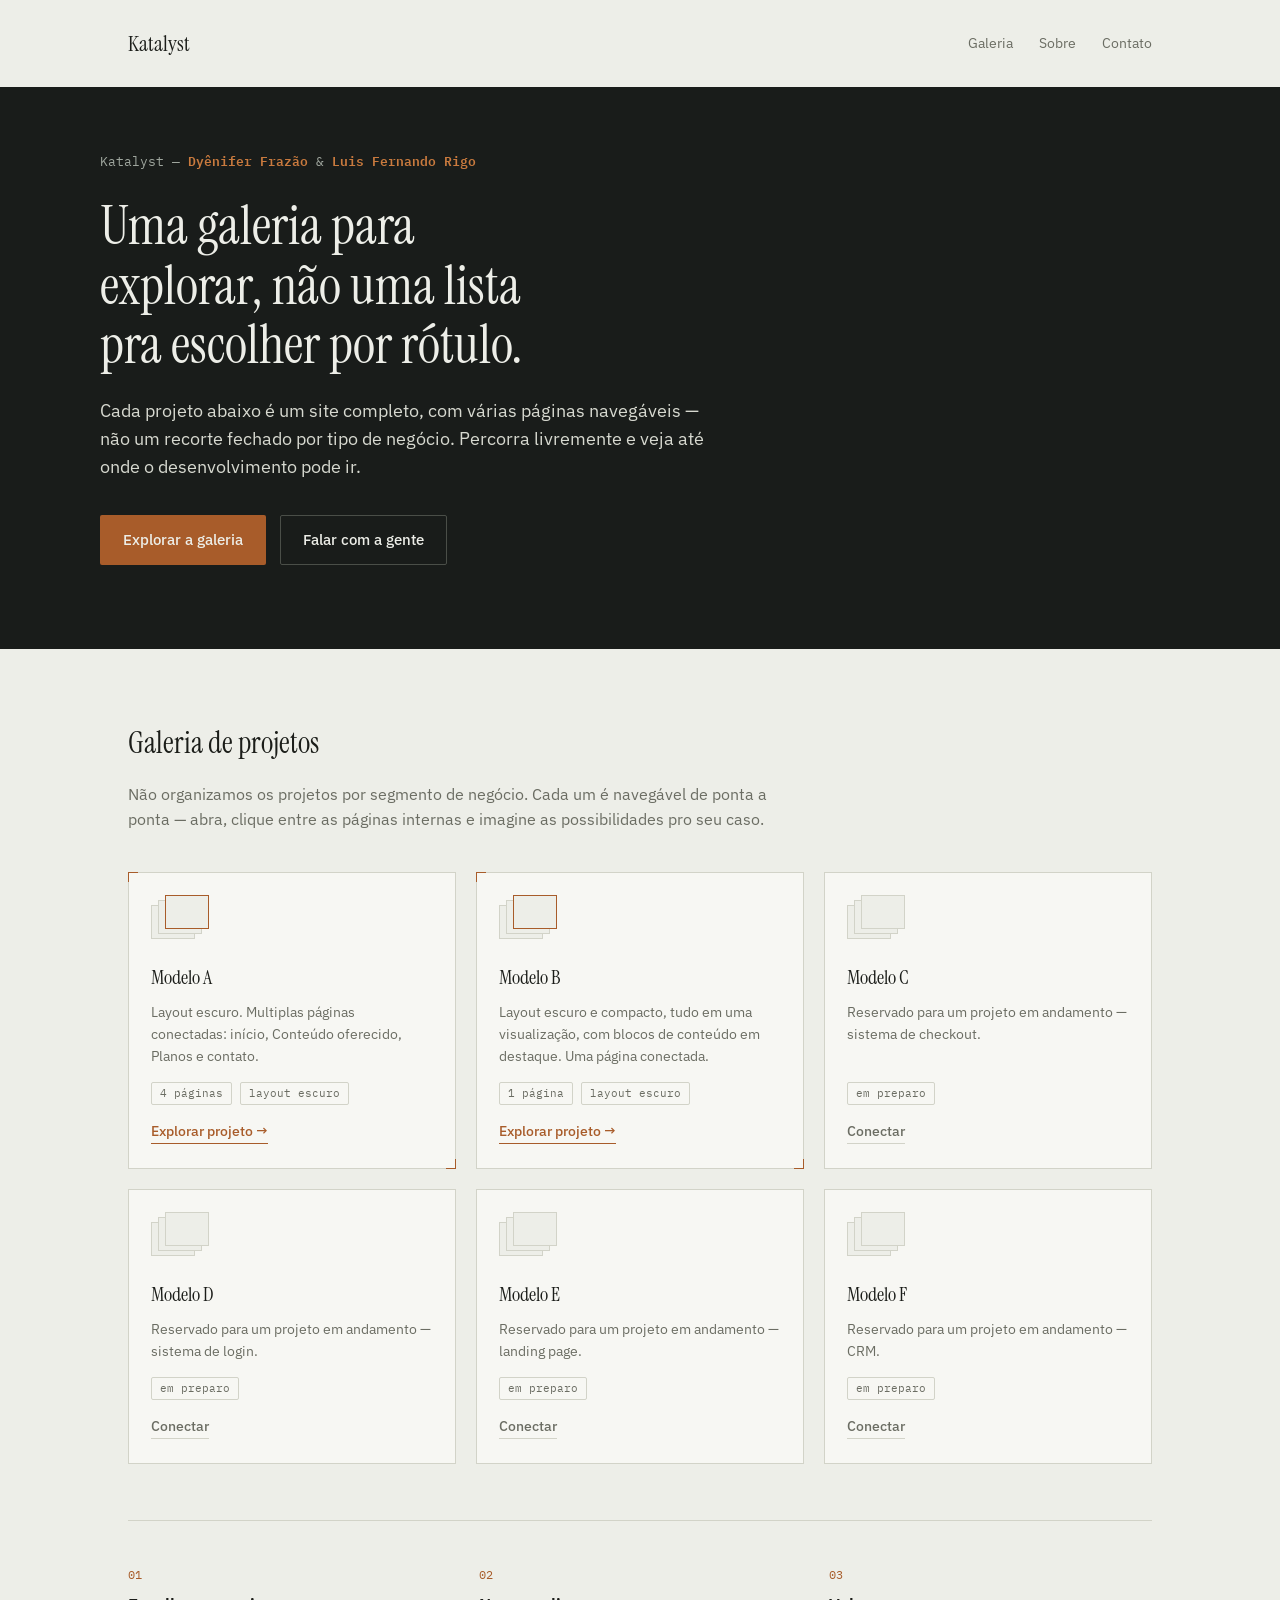
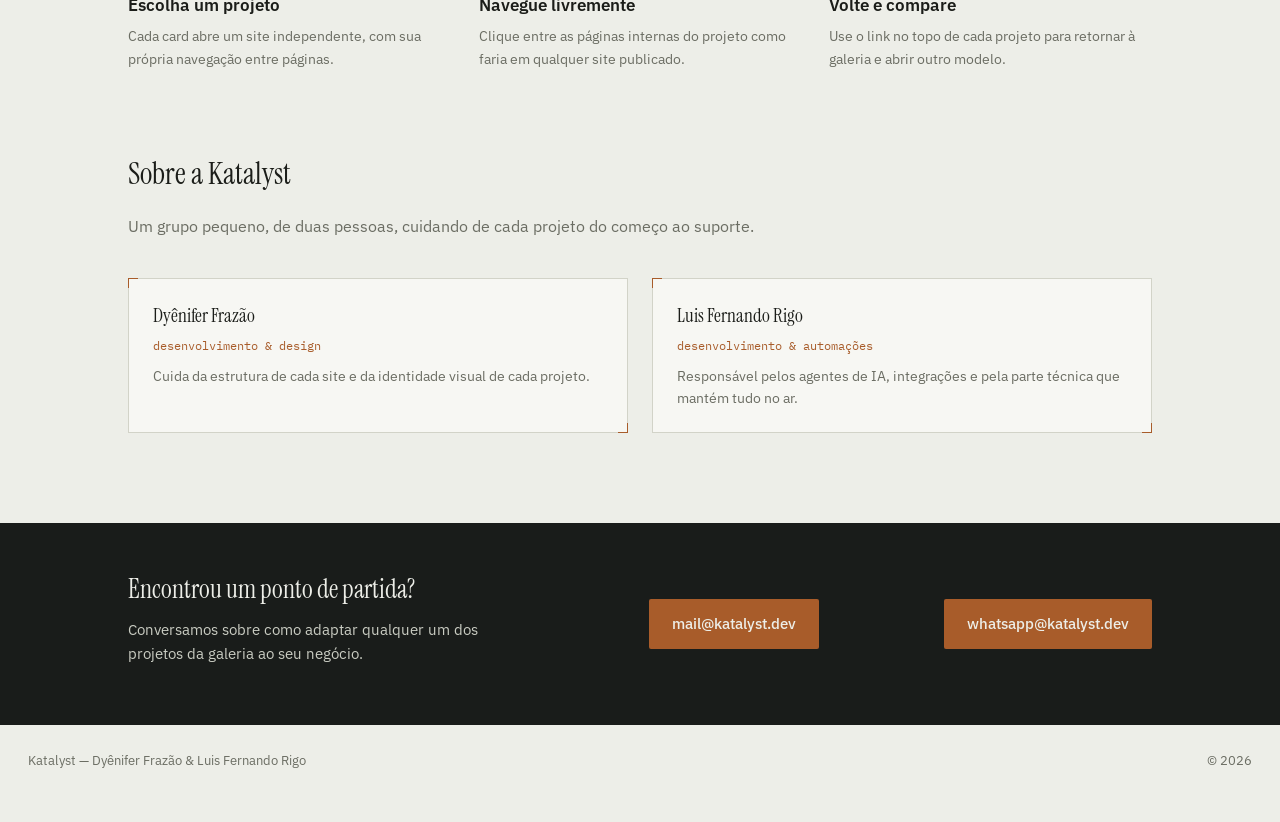
==== index.html @ c135514c "Commit Inicial" ====
<!DOCTYPE html>
<html lang="pt-BR">
<head>
<meta charset="UTF-8">
<meta name="viewport" content="width=device-width, initial-scale=1.0">
<title>Katalyst — Galeria de projetos</title>
<meta name="description" content="Katalyst: Dyênifer Frazão e Luis Fernando Rigo. Uma galeria de sites completos para explorar livremente.">

<link rel="preconnect" href="https://fonts.googleapis.com">
<link rel="preconnect" href="https://fonts.gstatic.com" crossorigin>
<link href="https://fonts.googleapis.com/css2?family=Instrument+Serif:ital@0;1&family=IBM+Plex+Sans:wght@400;500;600&family=IBM+Plex+Mono:wght@500;600&display=swap" rel="stylesheet">

<style>
  :root{
    --iron:        #191C1A;
    --iron-soft:   #232724;
    --paper:       #EDEEE8;
    --panel:       #F7F7F3;
    --ink:         #1B1D19;
    --muted:       #6B6D63;
    --line:        #D2D3C8;
    --copper:      #A85C2A;
    --copper-bright: #C97A3E;
    --verdigris:   #4F7A6C;
  }
  *{box-sizing:border-box;}
  html{scroll-behavior:smooth;}
  body{
    margin:0;
    background:var(--paper);
    color:var(--ink);
    font-family:'IBM Plex Sans', sans-serif;
    line-height:1.6;
    font-size:16px;
  }
  h1,h2,h3{
    font-family:'Instrument Serif', serif;
    font-weight:400;
    margin:0;
  }
  a{color:inherit;}
  .wrap{max-width:1080px;margin:0 auto;padding:0 28px;}

  /* ---------- HEADER ---------- */
  .top{
    display:flex;
    align-items:center;
    justify-content:space-between;
    padding:26px 28px;
    max-width:1080px;
    margin:0 auto;
  }
  .wordmark{font-family:'Instrument Serif', serif;font-size:22px;}
  .top nav{display:flex;gap:26px;font-size:14px;}
  .top nav a{text-decoration:none;color:var(--muted);border-bottom:1px solid transparent;}
  .top nav a:hover{color:var(--ink);border-bottom-color:var(--copper);}

  /* ---------- HERO ---------- */
  .hero{background:var(--iron);color:var(--paper);padding:64px 28px 84px;}
  .hero-inner{max-width:1080px;margin:0 auto;}
  .signature{
    font-family:'IBM Plex Mono', monospace;
    font-size:12.5px;
    color:#9FA69E;
    margin-bottom:26px;
  }
  .signature strong{color:var(--copper-bright);font-weight:600;}
  .hero h1{
    font-size:clamp(34px,5vw,54px);
    line-height:1.1;
    max-width:17ch;
    color:var(--paper);
  }
  .hero p{font-size:17.5px;color:#D7D9D0;max-width:56ch;margin-top:22px;}
  .hero-cta{margin-top:34px;display:flex;gap:14px;flex-wrap:wrap;}
  .btn{
    display:inline-block;padding:12px 22px;font-size:14.5px;
    font-family:'IBM Plex Sans', sans-serif;font-weight:500;
    text-decoration:none;border-radius:2px;border:1px solid transparent;
  }
  .btn-primary{background:var(--copper);color:var(--paper);}
  .btn-primary:hover{background:var(--copper-bright);}
  .btn-ghost{border-color:#4A4E48;color:var(--paper);}
  .btn-ghost:hover{border-color:var(--copper-bright);}

  /* ---------- SECTION ---------- */
  .section{padding:70px 0 10px;}
  .section h2{font-size:30px;margin-bottom:14px;}
  .section > p.lede{color:var(--muted);max-width:64ch;margin-bottom:40px;font-size:15.5px;}

  /* ---------- GALLERY ---------- */
  .gallery{
    display:grid;
    grid-template-columns:repeat(3,1fr);
    gap:20px;
  }
  @media(max-width:860px){.gallery{grid-template-columns:1fr 1fr;}}
  @media(max-width:560px){.gallery{grid-template-columns:1fr;}}

  .project-card{
    background:var(--panel);
    border:1px solid var(--line);
    padding:22px 22px 24px;
    display:flex;
    flex-direction:column;
    position:relative;
  }
  .project-card::before,.project-card::after{
    content:"";position:absolute;width:9px;height:9px;
    border-top:1px solid var(--copper);border-left:1px solid var(--copper);
  }
  .project-card::before{top:-1px;left:-1px;}
  .project-card::after{bottom:-1px;right:-1px;border-top:none;border-left:none;border-bottom:1px solid var(--copper);border-right:1px solid var(--copper);}
  .project-card.is-pending::before,.project-card.is-pending::after{border-color:var(--line);}

  .stack{
    position:relative;
    width:60px;height:46px;
    margin-bottom:20px;
  }
  .stack span{
    position:absolute;
    left:0;top:0;
    width:44px;height:34px;
    background:var(--paper);
    border:1px solid var(--line);
  }
  .stack span:nth-child(1){transform:translate(0,10px);}
  .stack span:nth-child(2){transform:translate(7px,5px);}
  .stack span:nth-child(3){transform:translate(14px,0);border-color:var(--copper);}
  .is-pending .stack span:nth-child(3){border-color:var(--line);}

  .project-card h3{font-size:20px;margin-bottom:8px;}
  .project-card p{color:var(--muted);font-size:14px;margin:0 0 14px;flex:1;}
  .project-tags{display:flex;gap:8px;flex-wrap:wrap;margin-bottom:16px;}
  .tag{
    font-family:'IBM Plex Mono', monospace;
    font-size:11px;color:var(--muted);
    border:1px solid var(--line);padding:2px 8px;border-radius:2px;
  }
  .project-link{
    font-size:13.5px;font-weight:500;color:var(--copper);
    text-decoration:none;border-bottom:1px solid var(--copper);align-self:flex-start;
  }
  .project-link.disabled{color:var(--muted);border-bottom-color:var(--line);cursor:default;}

  /* ---------- HOW IT WORKS ---------- */
  .how{
    border-top:1px solid var(--line);
    margin-top:56px;
    padding-top:44px;
    display:grid;
    grid-template-columns:1fr 1fr 1fr;
    gap:28px;
  }
  @media(max-width:760px){.how{grid-template-columns:1fr;}}
  .how-step .n{
    font-family:'IBM Plex Mono', monospace;
    font-size:12px;color:var(--copper);margin-bottom:8px;
  }
  .how-step h3{font-size:17px;margin-bottom:6px;font-family:'IBM Plex Sans',sans-serif;font-weight:600;}
  .how-step p{color:var(--muted);font-size:14px;margin:0;}

  /* ---------- ABOUT ---------- */
  .founders{display:grid;grid-template-columns:1fr 1fr;gap:24px;margin-top:8px;}
  @media(max-width:640px){.founders{grid-template-columns:1fr;}}
  .founder{border:1px solid var(--line);background:var(--panel);padding:22px 24px;position:relative;}
  .founder::before,.founder::after{
    content:"";position:absolute;width:9px;height:9px;
    border-top:1px solid var(--copper);border-left:1px solid var(--copper);
  }
  .founder::before{top:-1px;left:-1px;}
  .founder::after{bottom:-1px;right:-1px;border-top:none;border-left:none;border-bottom:1px solid var(--copper);border-right:1px solid var(--copper);}
  .founder h3{font-size:19px;margin-bottom:4px;}
  .founder .role{font-family:'IBM Plex Mono', monospace;font-size:12px;color:var(--copper);margin-bottom:10px;display:block;}
  .founder p{color:var(--muted);font-size:14px;margin:0;}

  /* ---------- CTA / FOOTER ---------- */
  .cta-block{margin-top:80px;background:var(--iron);color:var(--paper);padding:46px 28px;}
  .cta-block .wrap{display:flex;justify-content:space-between;align-items:center;gap:24px;flex-wrap:wrap;}
  .cta-block h2{color:var(--paper);font-size:26px;}
  .cta-block p{color:#C9CCC2;margin-top:8px;max-width:44ch;font-size:14.5px;}
  footer{
    padding:26px 28px 50px;font-size:13px;color:var(--muted);
    display:flex;justify-content:space-between;flex-wrap:wrap;gap:10px;
  }
</style>
</head>
<body>

  <div class="top">
    <div class="wordmark">Katalyst</div>
    <nav>
      <a href="#galeria">Galeria</a>
      <a href="#sobre">Sobre</a>
      <a href="#contato">Contato</a>
    </nav>
  </div>

  <div class="hero">
    <div class="hero-inner">
      <div class="signature">Katalyst — <strong>Dyênifer Frazão</strong> &amp; <strong>Luis Fernando Rigo</strong></div>
      <h1>Uma galeria para explorar, não uma lista pra escolher por rótulo.</h1>
      <p>Cada projeto abaixo é um site completo, com várias páginas navegáveis — não um recorte fechado por
      tipo de negócio. Percorra livremente e veja até onde o desenvolvimento pode ir.</p>
      <div class="hero-cta">
        <a class="btn btn-primary" href="#galeria">Explorar a galeria</a>
        <a class="btn btn-ghost" href="#contato">Falar com a gente</a>
      </div>
    </div>
  </div>

  <div class="wrap">

    <div class="section" id="galeria">
      <h2>Galeria de projetos</h2>
      <p class="lede">Não organizamos os projetos por segmento de negócio. Cada um é navegável de ponta a
      ponta — abra, clique entre as páginas internas e imagine as possibilidades pro seu caso.</p>

      <div class="gallery">

        <div class="project-card">
          <div class="stack"><span></span><span></span><span></span></div>
          <h3>Modelo A</h3>
          <p>Layout escuro. Multiplas páginas conectadas: início, Conteúdo oferecido, Planos e contato.</p>
          <div class="project-tags"><span class="tag">4 páginas</span><span class="tag">layout escuro</span></div>
          <a class="project-link" href="projects/modelo-a/index.html">Explorar projeto →</a>
        </div>

        <div class="project-card">
          <div class="stack"><span></span><span></span><span></span></div>
          <h3>Modelo B</h3>
          <p>Layout escuro e compacto, tudo em uma visualização, com blocos de conteúdo em destaque. Uma página conectada.</p>
          <div class="project-tags"><span class="tag">1 página</span><span class="tag">layout escuro</span></div>
          <a class="project-link" href="projects/modelo-b/index.html">Explorar projeto →</a>
        </div>

        <div class="project-card is-pending">
          <div class="stack"><span></span><span></span><span></span></div>
          <h3>Modelo C</h3>
          <p>Reservado para um projeto em andamento — sistema de checkout.</p>
          <div class="project-tags"><span class="tag">em preparo</span></div>
          <span class="project-link disabled">Conectar</span>
        </div>

        <div class="project-card is-pending">
          <div class="stack"><span></span><span></span><span></span></div>
          <h3>Modelo D</h3>
          <p>Reservado para um projeto em andamento — sistema de login.</p>
          <div class="project-tags"><span class="tag">em preparo</span></div>
          <span class="project-link disabled">Conectar</span>
        </div>

        <div class="project-card is-pending">
          <div class="stack"><span></span><span></span><span></span></div>
          <h3>Modelo E</h3>
          <p>Reservado para um projeto em andamento — landing page.</p>
          <div class="project-tags"><span class="tag">em preparo</span></div>
          <span class="project-link disabled">Conectar</span>
        </div>

        <div class="project-card is-pending">
          <div class="stack"><span></span><span></span><span></span></div>
          <h3>Modelo F</h3>
          <p>Reservado para um projeto em andamento — CRM.</p>
          <div class="project-tags"><span class="tag">em preparo</span></div>
          <span class="project-link disabled">Conectar</span>
        </div>

      </div>

      <div class="how">
        <div class="how-step">
          <div class="n">01</div>
          <h3>Escolha um projeto</h3>
          <p>Cada card abre um site independente, com sua própria navegação entre páginas.</p>
        </div>
        <div class="how-step">
          <div class="n">02</div>
          <h3>Navegue livremente</h3>
          <p>Clique entre as páginas internas do projeto como faria em qualquer site publicado.</p>
        </div>
        <div class="how-step">
          <div class="n">03</div>
          <h3>Volte e compare</h3>
          <p>Use o link no topo de cada projeto para retornar à galeria e abrir outro modelo.</p>
        </div>
      </div>
    </div>

    <div class="section" id="sobre">
      <h2>Sobre a Katalyst</h2>
      <p class="lede">Um grupo pequeno, de duas pessoas, cuidando de cada projeto do começo ao suporte.</p>
      <div class="founders">
        <div class="founder">
          <h3>Dyênifer Frazão</h3>
          <span class="role">desenvolvimento &amp; design</span>
          <p>Cuida da estrutura de cada site e da identidade visual de cada projeto.</p>
        </div>
        <div class="founder">
          <h3>Luis Fernando Rigo</h3>
          <span class="role">desenvolvimento &amp; automações</span>
          <p>Responsável pelos agentes de IA, integrações e pela parte técnica que mantém tudo no ar.</p>
        </div>
      </div>
    </div>

  </div>

  <div class="cta-block" id="contato">
    <div class="wrap">
      <div>
        <h2>Encontrou um ponto de partida?</h2>
        <p>Conversamos sobre como adaptar qualquer um dos projetos da galeria ao seu negócio.</p>
      </div>
      <a class="btn btn-primary" href="mailto:dyeniferfrazao@gmail.com">mail@katalyst.dev</a>
      <a class="btn btn-primary" href="https://wa.me/5554991158914">whatsapp@katalyst.dev</a>
    </div>
  </div>

  <footer>
    <span>Katalyst — Dyênifer Frazão &amp; Luis Fernando Rigo</span>
    <span>© 2026</span>
  </footer>

</body>
</html>
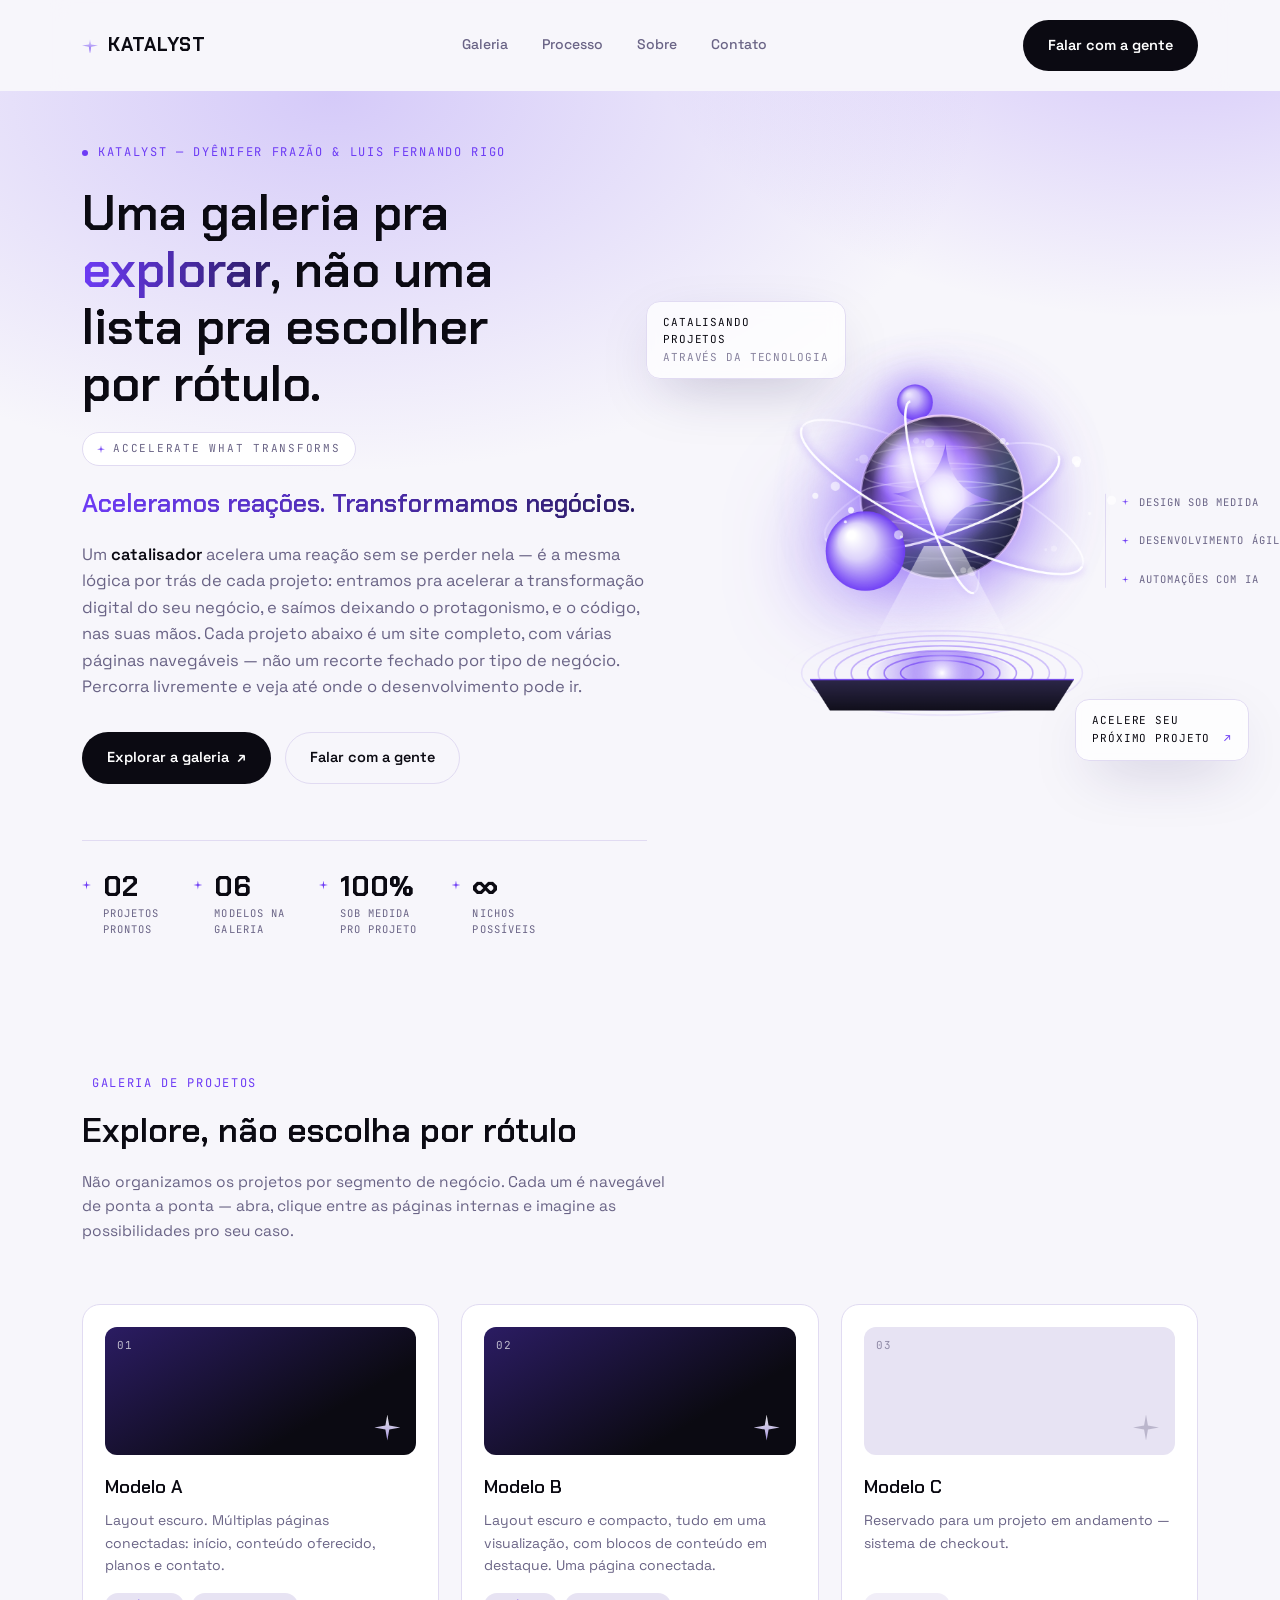
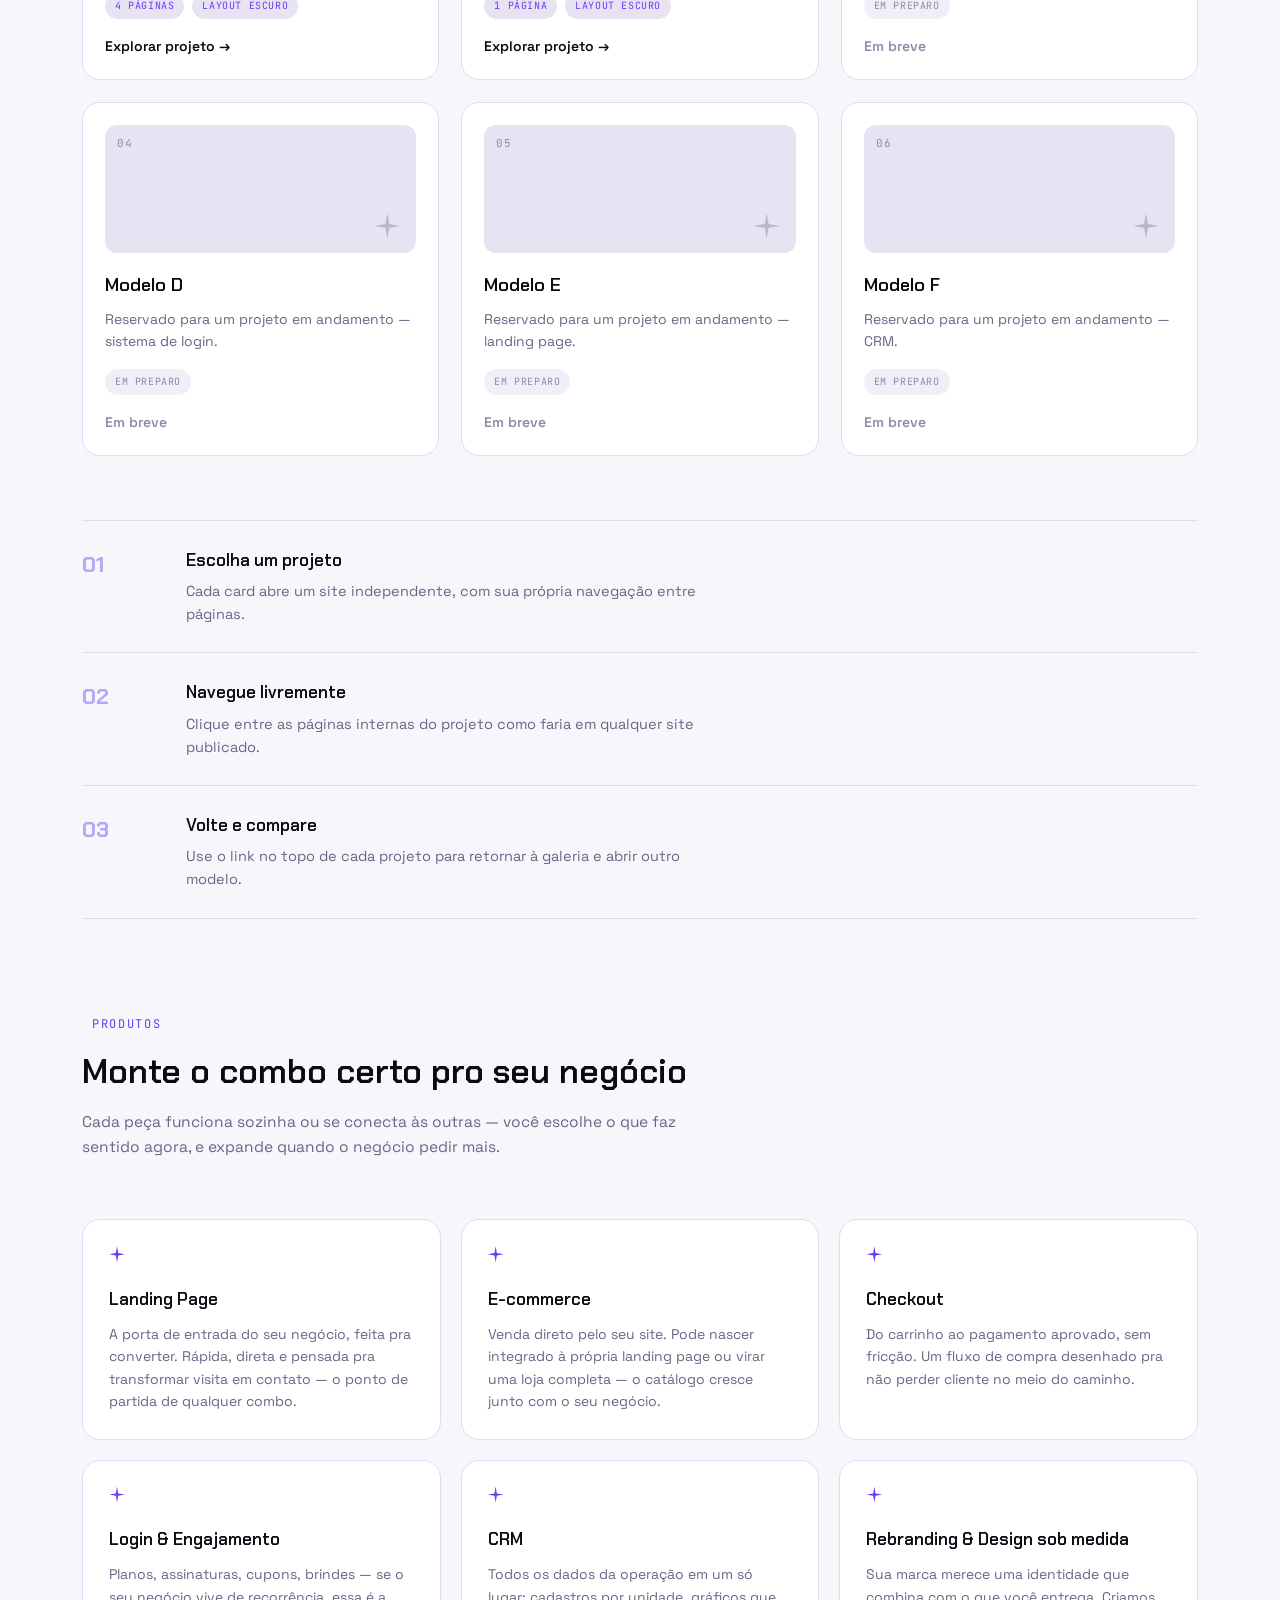
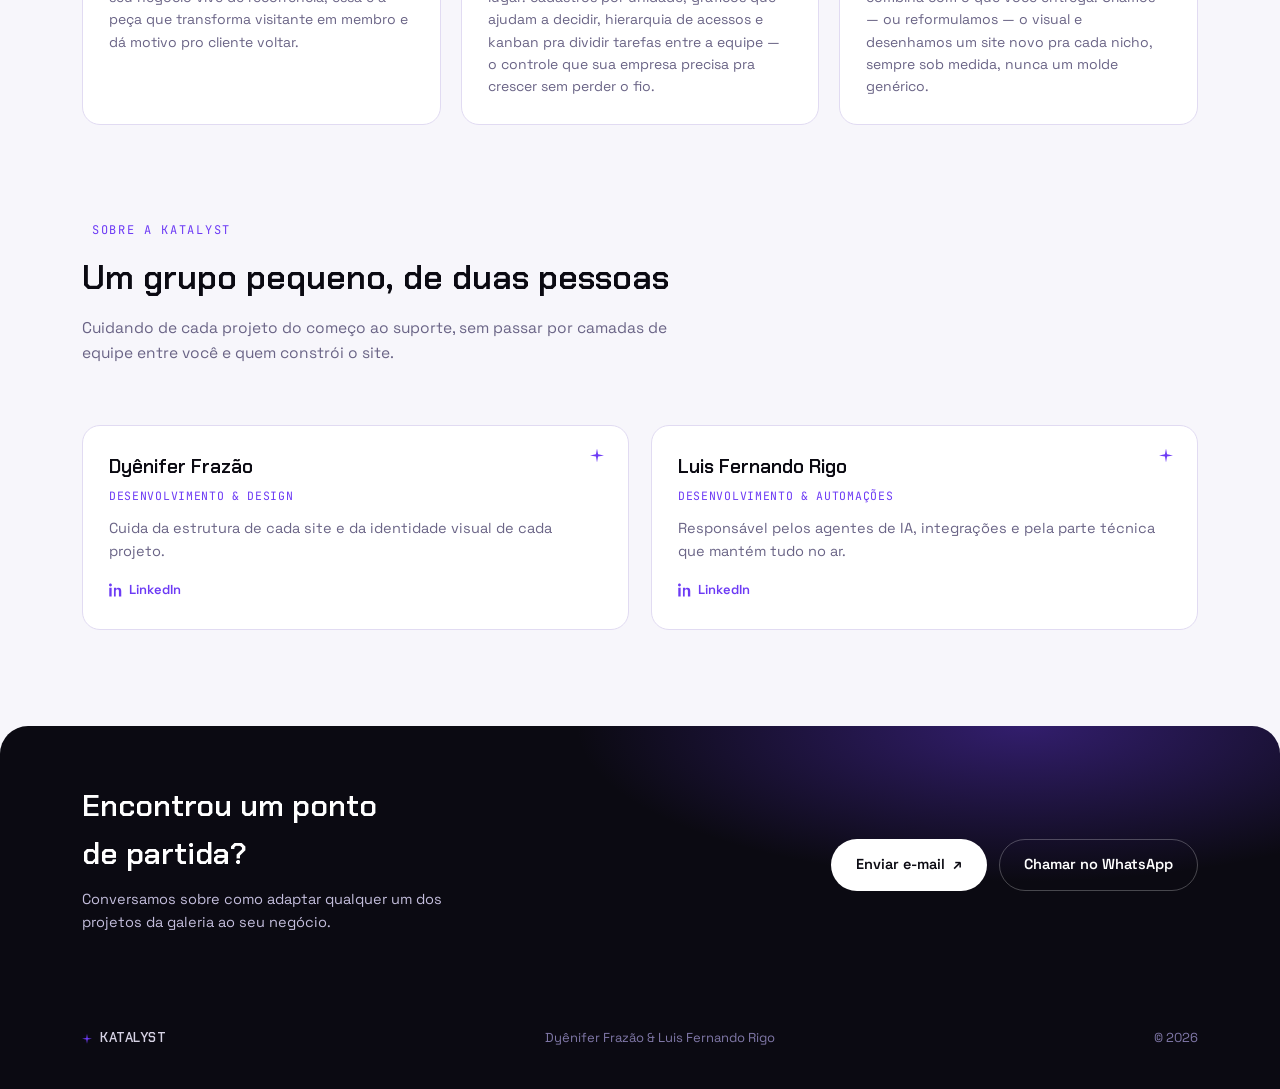
==== commit 4743e524: "Conformidade no layout" ====
--- a/index.html
+++ b/index.html
@@ -8,227 +8,440 @@
 
 <link rel="preconnect" href="https://fonts.googleapis.com">
 <link rel="preconnect" href="https://fonts.gstatic.com" crossorigin>
-<link href="https://fonts.googleapis.com/css2?family=Instrument+Serif:ital@0;1&family=IBM+Plex+Sans:wght@400;500;600&family=IBM+Plex+Mono:wght@500;600&display=swap" rel="stylesheet">
+<link href="https://fonts.googleapis.com/css2?family=Chakra+Petch:wght@400;500;600;700&family=Space+Grotesk:wght@400;500;600;700&family=JetBrains+Mono:wght@400;500;600;700&display=swap" rel="stylesheet">
 
 <style>
   :root{
-    --iron:        #191C1A;
-    --iron-soft:   #232724;
-    --paper:       #EDEEE8;
-    --panel:       #F7F7F3;
-    --ink:         #1B1D19;
-    --muted:       #6B6D63;
-    --line:        #D2D3C8;
-    --copper:      #A85C2A;
-    --copper-bright: #C97A3E;
-    --verdigris:   #4F7A6C;
+    --ink:        #0B0A12;
+    --deep:       #2B1C63;
+    --catalyst:   #6D3BF5;
+    --catalyst-2: #8E5CFF;
+    --lilac:      #B9A6F7;
+    --mist:       #E7E3F3;
+    --paper:      #F7F6FB;
+    --panel:      #FFFFFF;
+    --muted:      #6A6486;
+    --muted-2:    #8F8AA6;
+    --line:       #E1DBF2;
+    --line-soft:  rgba(11,10,18,.08);
+    --chrome-1:   #FFFFFF;
+    --chrome-2:   #D6D2E4;
+    --chrome-3:   #8F8AA6;
+    --shadow:     0 20px 60px -20px rgba(43,28,99,.35);
   }
   *{box-sizing:border-box;}
   html{scroll-behavior:smooth;}
+  ::selection{background:var(--catalyst);color:#fff;}
   body{
     margin:0;
     background:var(--paper);
     color:var(--ink);
-    font-family:'IBM Plex Sans', sans-serif;
+    font-family:'Space Grotesk', sans-serif;
     line-height:1.6;
     font-size:16px;
+    overflow-x:hidden;
   }
   h1,h2,h3{
-    font-family:'Instrument Serif', serif;
-    font-weight:400;
+    font-family:'Chakra Petch', sans-serif;
+    font-weight:600;
     margin:0;
   }
   a{color:inherit;}
-  .wrap{max-width:1080px;margin:0 auto;padding:0 28px;}
+  img{max-width:100%;display:block;}
+  .wrap{max-width:1180px;margin:0 auto;padding:0 32px;}
+  .eyebrow{
+    font-family:'JetBrains Mono', monospace;
+    font-size:12px;
+    letter-spacing:.14em;
+    text-transform:uppercase;
+    color:var(--catalyst);
+    display:flex;align-items:center;gap:10px;
+  }
+  .mono{font-family:'JetBrains Mono', monospace;}
+
+  /* sparkle mark (from brand system icon) */
+  .spark{
+    display:inline-block;
+    background:var(--catalyst);
+    clip-path:polygon(50% 0%,57.5% 42.5%,100% 50%,57.5% 57.5%,50% 100%,42.5% 57.5%,0% 50%,42.5% 42.5%);
+  }
+  .spark.big{
+    background:linear-gradient(180deg,#fff, var(--lilac) 45%, var(--catalyst) 100%);
+    filter:drop-shadow(0 0 22px rgba(109,59,245,.55));
+  }
+
+  /* reveal-on-scroll */
+  .reveal{opacity:0;transform:translateY(22px);transition:opacity .7s ease, transform .7s ease;}
+  .reveal.in{opacity:1;transform:translateY(0);}
 
   /* ---------- HEADER ---------- */
   .top{
-    display:flex;
-    align-items:center;
-    justify-content:space-between;
-    padding:26px 28px;
-    max-width:1080px;
-    margin:0 auto;
-  }
-  .wordmark{font-family:'Instrument Serif', serif;font-size:22px;}
-  .top nav{display:flex;gap:26px;font-size:14px;}
-  .top nav a{text-decoration:none;color:var(--muted);border-bottom:1px solid transparent;}
-  .top nav a:hover{color:var(--ink);border-bottom-color:var(--copper);}
+    position:sticky;top:0;z-index:50;
+    display:flex;align-items:center;justify-content:space-between;
+    padding:20px 32px;
+    max-width:1180px;margin:0 auto;
+    background:rgba(247,246,251,.72);
+    backdrop-filter:blur(10px);
+  }
+  .logo{display:flex;align-items:center;gap:10px;text-decoration:none;}
+  .logo .spark{width:16px;height:16px;}
+  .logo span{
+    font-family:'Chakra Petch', sans-serif;font-weight:700;
+    font-size:19px;letter-spacing:.05em;color:var(--ink);
+  }
+  .top nav{display:flex;gap:34px;font-size:14px;}
+  .top nav a{
+    text-decoration:none;color:var(--muted);
+    font-family:'Space Grotesk',sans-serif;font-weight:500;
+    border-bottom:1px solid transparent;padding-bottom:2px;
+    transition:color .2s ease, border-color .2s ease;
+  }
+  .top nav a:hover{color:var(--ink);border-bottom-color:var(--catalyst);}
+  .top-actions{display:flex;align-items:center;gap:14px;}
+  .burger{
+    display:none;width:38px;height:38px;border-radius:50%;
+    border:1px solid var(--line-soft);background:var(--panel);
+    align-items:center;justify-content:center;cursor:pointer;
+  }
+  .burger span, .burger span::before, .burger span::after{
+    content:"";display:block;width:15px;height:1.5px;background:var(--ink);
+    position:relative;transition:transform .2s ease, opacity .2s ease;
+  }
+  .burger span::before{position:absolute;top:-5px;}
+  .burger span::after{position:absolute;top:5px;}
+  .mobile-nav{
+    display:none;flex-direction:column;gap:2px;
+    background:var(--panel);border-bottom:1px solid var(--line);
+    padding:8px 32px 18px;
+  }
+  .mobile-nav.open{display:flex;}
+  .mobile-nav a{
+    padding:12px 0;text-decoration:none;color:var(--ink);
+    font-size:15px;border-bottom:1px solid var(--line-soft);
+    font-family:'Space Grotesk',sans-serif;
+  }
+  @media(max-width:860px){
+    .top nav{display:none;}
+    .burger{display:flex;}
+  }
+  @media(max-width:600px){
+    .top{padding:16px 20px;}
+    .top-actions .btn-primary{display:none;}
+    .logo span{font-size:16px;}
+  }
+
+  .btn{
+    display:inline-flex;align-items:center;gap:8px;
+    padding:13px 24px;font-size:14.5px;
+    font-family:'Space Grotesk', sans-serif;font-weight:600;
+    text-decoration:none;border-radius:100px;border:1px solid transparent;
+    white-space:nowrap;
+    transition:transform .2s ease, box-shadow .2s ease, background .2s ease, border-color .2s ease, color .2s ease;
+  }
+  .btn-primary{background:var(--ink);color:#fff;}
+  .btn-primary:hover{background:var(--catalyst);box-shadow:0 12px 28px -8px rgba(109,59,245,.55);transform:translateY(-1px);}
+  .btn-ghost{border-color:var(--line);color:var(--ink);background:transparent;}
+  .btn-ghost:hover{border-color:var(--catalyst);color:var(--catalyst);}
+  .btn-arrow{transition:transform .2s ease;}
+  .btn:hover .btn-arrow{transform:translate(2px,-2px);}
 
   /* ---------- HERO ---------- */
-  .hero{background:var(--iron);color:var(--paper);padding:64px 28px 84px;}
-  .hero-inner{max-width:1080px;margin:0 auto;}
-  .signature{
-    font-family:'IBM Plex Mono', monospace;
-    font-size:12.5px;
-    color:#9FA69E;
-    margin-bottom:26px;
-  }
-  .signature strong{color:var(--copper-bright);font-weight:600;}
+  .hero{position:relative;padding:52px 0 40px;overflow:hidden;}
+  .hero::before{
+    content:"";position:absolute;inset:-20% -10% auto -10%;height:900px;z-index:-1;
+    background:radial-gradient(60% 60% at 30% 20%, rgba(185,166,247,.55), transparent 70%),
+               radial-gradient(50% 50% at 85% 10%, rgba(109,59,245,.25), transparent 70%);
+  }
+  .hero-grid{
+    display:grid;grid-template-columns:1.05fr .95fr;gap:40px;align-items:center;
+  }
+  @media(max-width:980px){.hero-grid{grid-template-columns:1fr;}}
+
+  .hero-copy .eyebrow{margin-bottom:22px;}
+  .hero-copy .eyebrow .dot{width:6px;height:6px;border-radius:50%;background:var(--catalyst);}
   .hero h1{
-    font-size:clamp(34px,5vw,54px);
-    line-height:1.1;
-    max-width:17ch;
-    color:var(--paper);
-  }
-  .hero p{font-size:17.5px;color:#D7D9D0;max-width:56ch;margin-top:22px;}
-  .hero-cta{margin-top:34px;display:flex;gap:14px;flex-wrap:wrap;}
-  .btn{
-    display:inline-block;padding:12px 22px;font-size:14.5px;
-    font-family:'IBM Plex Sans', sans-serif;font-weight:500;
-    text-decoration:none;border-radius:2px;border:1px solid transparent;
-  }
-  .btn-primary{background:var(--copper);color:var(--paper);}
-  .btn-primary:hover{background:var(--copper-bright);}
-  .btn-ghost{border-color:#4A4E48;color:var(--paper);}
-  .btn-ghost:hover{border-color:var(--copper-bright);}
+    font-size:clamp(30px,4.4vw,50px);
+    line-height:1.14;max-width:15ch;color:var(--ink);
+  }
+  .hero h1 em{
+    font-style:normal;
+    background:linear-gradient(90deg,var(--catalyst),var(--deep));
+    -webkit-background-clip:text;background-clip:text;color:transparent;
+  }
+  .tagline-chip{
+    display:inline-flex;align-items:center;gap:8px;margin-top:20px;
+    padding:7px 14px;border-radius:100px;border:1px solid var(--line);
+    background:var(--panel);
+    font-family:'JetBrains Mono',monospace;font-size:11px;letter-spacing:.16em;
+    color:var(--muted);
+  }
+  .hero-slogan{
+    margin-top:22px;font-size:clamp(19px,2.3vw,25px);line-height:1.28;
+    background:linear-gradient(90deg,var(--catalyst),var(--deep));
+    -webkit-background-clip:text;background-clip:text;color:transparent;
+  }
+  .hero-copy p.lede{font-size:16.5px;color:var(--muted);max-width:52ch;margin-top:22px;}
+  .hero-copy p.lede strong{color:var(--ink);font-weight:600;}
+  .hero-cta{margin-top:32px;display:flex;gap:14px;flex-wrap:wrap;}
+
+  .stats-row{
+    margin-top:56px;display:flex;gap:34px;flex-wrap:wrap;
+    padding-top:32px;border-top:1px solid var(--line);
+  }
+  .stat{display:flex;gap:12px;align-items:flex-start;}
+  .stat .spark{width:9px;height:9px;margin-top:8px;flex-shrink:0;}
+  .stat .num{font-family:'Chakra Petch',sans-serif;font-weight:700;font-size:28px;line-height:1;}
+  .stat .lbl{
+    font-family:'JetBrains Mono',monospace;font-size:10.5px;letter-spacing:.1em;
+    color:var(--muted);line-height:1.6;margin-top:4px;text-transform:uppercase;
+  }
+
+  /* ---------- ORB (procedural canvas, from "Katalyst Orb" brand asset) ---------- */
+  .orb-stage{position:relative;height:500px;display:flex;align-items:center;justify-content:center;}
+  @media(max-width:980px){.orb-stage{height:420px;margin-top:10px;}}
+  @media(max-width:520px){.orb-stage{height:340px;}}
+  .orb-canvas-wrap{position:relative;width:440px;height:440px;}
+  @media(max-width:980px){.orb-canvas-wrap{width:380px;height:380px;}}
+  @media(max-width:520px){.orb-canvas-wrap{width:290px;height:290px;}}
+  .orb-canvas-wrap canvas{width:100%;height:100%;display:block;}
+
+  .float-card{
+    position:absolute;padding:12px 16px;border-radius:14px;
+    background:rgba(255,255,255,.72);backdrop-filter:blur(8px);
+    border:1px solid var(--line);box-shadow:var(--shadow);
+    font-family:'JetBrains Mono',monospace;font-size:11px;letter-spacing:.08em;
+    color:var(--ink);line-height:1.6;text-transform:uppercase;
+  }
+  .float-card.fc-1{top:2%;left:-8%;animation:float1 6s ease-in-out infinite;}
+  .float-card.fc-2{bottom:6%;right:-10%;animation:float2 7s ease-in-out infinite;}
+  .float-card.fc-2 .arrow{color:var(--catalyst);margin-left:6px;}
+  @media(max-width:640px){.float-card{display:none;}}
+  @keyframes float1{0%,100%{transform:translateY(0);}50%{transform:translateY(-10px);}}
+  @keyframes float2{0%,100%{transform:translateY(0);}50%{transform:translateY(10px);}}
+
+  .side-list{
+    position:absolute;right:-16%;top:50%;transform:translateY(-50%);
+    display:flex;flex-direction:column;gap:22px;padding-left:16px;
+    border-left:1px solid var(--line);
+  }
+  @media(max-width:1180px){.side-list{display:none;}}
+  .side-item{display:flex;align-items:center;gap:10px;}
+  .side-item .spark{width:7px;height:7px;}
+  .side-item span{
+    font-family:'JetBrains Mono',monospace;font-size:10.5px;letter-spacing:.1em;
+    color:var(--muted);text-transform:uppercase;white-space:nowrap;
+  }
 
   /* ---------- SECTION ---------- */
-  .section{padding:70px 0 10px;}
-  .section h2{font-size:30px;margin-bottom:14px;}
-  .section > p.lede{color:var(--muted);max-width:64ch;margin-bottom:40px;font-size:15.5px;}
-
-  /* ---------- GALLERY ---------- */
-  .gallery{
-    display:grid;
-    grid-template-columns:repeat(3,1fr);
-    gap:20px;
-  }
-  @media(max-width:860px){.gallery{grid-template-columns:1fr 1fr;}}
+  .section{padding:96px 0 0;}
+  .section.tight{padding-top:0;}
+  .section-head{display:flex;justify-content:space-between;align-items:flex-end;gap:24px;flex-wrap:wrap;margin-bottom:44px;}
+  .section h2{font-size:clamp(24px,3vw,34px);}
+  .section > .lede, .section-head .lede{color:var(--muted);max-width:60ch;font-size:15.5px;margin-top:12px;}
+  .section .eyebrow{margin-bottom:10px;}
+
+  /* ---------- GALLERY / CASE STUDIES ---------- */
+  .gallery{display:grid;grid-template-columns:repeat(3,1fr);gap:22px;}
+  @media(max-width:900px){.gallery{grid-template-columns:1fr 1fr;}}
   @media(max-width:560px){.gallery{grid-template-columns:1fr;}}
 
   .project-card{
-    background:var(--panel);
-    border:1px solid var(--line);
-    padding:22px 22px 24px;
-    display:flex;
-    flex-direction:column;
-    position:relative;
-  }
-  .project-card::before,.project-card::after{
-    content:"";position:absolute;width:9px;height:9px;
-    border-top:1px solid var(--copper);border-left:1px solid var(--copper);
-  }
-  .project-card::before{top:-1px;left:-1px;}
-  .project-card::after{bottom:-1px;right:-1px;border-top:none;border-left:none;border-bottom:1px solid var(--copper);border-right:1px solid var(--copper);}
-  .project-card.is-pending::before,.project-card.is-pending::after{border-color:var(--line);}
-
-  .stack{
-    position:relative;
-    width:60px;height:46px;
-    margin-bottom:20px;
-  }
-  .stack span{
-    position:absolute;
-    left:0;top:0;
-    width:44px;height:34px;
-    background:var(--paper);
-    border:1px solid var(--line);
-  }
-  .stack span:nth-child(1){transform:translate(0,10px);}
-  .stack span:nth-child(2){transform:translate(7px,5px);}
-  .stack span:nth-child(3){transform:translate(14px,0);border-color:var(--copper);}
-  .is-pending .stack span:nth-child(3){border-color:var(--line);}
-
-  .project-card h3{font-size:20px;margin-bottom:8px;}
-  .project-card p{color:var(--muted);font-size:14px;margin:0 0 14px;flex:1;}
-  .project-tags{display:flex;gap:8px;flex-wrap:wrap;margin-bottom:16px;}
+    background:var(--panel);border:1px solid var(--line);border-radius:18px;
+    padding:22px;display:flex;flex-direction:column;position:relative;overflow:hidden;
+    transition:transform .25s ease, box-shadow .25s ease, border-color .25s ease;
+  }
+  .project-card:hover{transform:translateY(-5px);box-shadow:var(--shadow);border-color:var(--lilac);}
+  .card-thumb{
+    height:128px;border-radius:12px;margin-bottom:18px;position:relative;overflow:hidden;
+    background:linear-gradient(150deg,var(--deep),var(--ink) 70%);
+  }
+  .card-thumb .n{
+    position:absolute;top:10px;left:12px;font-family:'JetBrains Mono',monospace;
+    font-size:11px;letter-spacing:.1em;color:rgba(255,255,255,.7);
+  }
+  .card-thumb .spark{position:absolute;width:26px;height:26px;bottom:14px;right:16px;opacity:.9;
+    background:linear-gradient(180deg,#fff,var(--lilac));}
+  .project-card.is-pending .card-thumb{background:var(--mist);}
+  .project-card.is-pending .card-thumb .n{color:var(--muted-2);}
+  .project-card.is-pending .card-thumb .spark{background:var(--muted-2);opacity:.5;}
+  .project-card h3{font-size:18px;margin-bottom:8px;}
+  .project-card p{color:var(--muted);font-size:14px;margin:0;flex-grow:1;}
+  .project-tags{display:flex;gap:8px;flex-wrap:wrap;margin:16px 0;}
   .tag{
-    font-family:'IBM Plex Mono', monospace;
-    font-size:11px;color:var(--muted);
-    border:1px solid var(--line);padding:2px 8px;border-radius:2px;
-  }
+    font-family:'JetBrains Mono',monospace;font-size:10px;letter-spacing:.06em;
+    text-transform:uppercase;color:var(--catalyst);background:var(--mist);
+    padding:5px 10px;border-radius:100px;
+  }
+  .project-card.is-pending .tag{color:var(--muted-2);background:#F1EEF8;}
   .project-link{
-    font-size:13.5px;font-weight:500;color:var(--copper);
-    text-decoration:none;border-bottom:1px solid var(--copper);align-self:flex-start;
-  }
-  .project-link.disabled{color:var(--muted);border-bottom-color:var(--line);cursor:default;}
-
-  /* ---------- HOW IT WORKS ---------- */
-  .how{
-    border-top:1px solid var(--line);
-    margin-top:56px;
-    padding-top:44px;
-    display:grid;
-    grid-template-columns:1fr 1fr 1fr;
-    gap:28px;
-  }
-  @media(max-width:760px){.how{grid-template-columns:1fr;}}
-  .how-step .n{
-    font-family:'IBM Plex Mono', monospace;
-    font-size:12px;color:var(--copper);margin-bottom:8px;
-  }
-  .how-step h3{font-size:17px;margin-bottom:6px;font-family:'IBM Plex Sans',sans-serif;font-weight:600;}
-  .how-step p{color:var(--muted);font-size:14px;margin:0;}
+    display:inline-flex;align-items:center;gap:6px;text-decoration:none;
+    font-family:'Space Grotesk',sans-serif;font-weight:600;font-size:14px;color:var(--ink);
+    margin-top:auto;
+  }
+  .project-link:hover{color:var(--catalyst);}
+  .project-link.disabled{color:var(--muted-2);pointer-events:none;}
+
+  /* ---------- HOW IT WORKS (numbered rows) ---------- */
+  .how{margin-top:64px;border-top:1px solid var(--line);}
+  .how-row{
+    display:grid;grid-template-columns:80px 1fr;gap:24px;
+    padding:26px 0;border-bottom:1px solid var(--line);
+    align-items:flex-start;
+  }
+  .how-row .n{font-family:'Chakra Petch',sans-serif;font-weight:700;font-size:22px;color:var(--lilac);}
+  .how-row h3{font-size:17px;margin-bottom:6px;}
+  .how-row p{color:var(--muted);font-size:14.5px;margin:0;max-width:60ch;}
+
+  /* ---------- PROCESSO / PRODUCTS ---------- */
+  .products-grid{display:grid;grid-template-columns:repeat(3,1fr);gap:20px;}
+  @media(max-width:900px){.products-grid{grid-template-columns:1fr 1fr;}}
+  @media(max-width:560px){.products-grid{grid-template-columns:1fr;}}
+  .product-card{
+    background:var(--panel);border:1px solid var(--line);border-radius:18px;padding:26px;
+    transition:transform .25s ease, box-shadow .25s ease, border-color .25s ease;
+  }
+  .product-card:hover{transform:translateY(-4px);box-shadow:var(--shadow);border-color:var(--lilac);}
+  .product-card .spark{width:16px;height:16px;margin-bottom:16px;}
+  .product-card h3{font-size:17px;margin-bottom:10px;}
+  .product-card p{color:var(--muted);font-size:14px;margin:0;}
 
   /* ---------- ABOUT ---------- */
-  .founders{display:grid;grid-template-columns:1fr 1fr;gap:24px;margin-top:8px;}
+  .founders{display:grid;grid-template-columns:1fr 1fr;gap:22px;margin-top:8px;}
   @media(max-width:640px){.founders{grid-template-columns:1fr;}}
-  .founder{border:1px solid var(--line);background:var(--panel);padding:22px 24px;position:relative;}
-  .founder::before,.founder::after{
-    content:"";position:absolute;width:9px;height:9px;
-    border-top:1px solid var(--copper);border-left:1px solid var(--copper);
-  }
-  .founder::before{top:-1px;left:-1px;}
-  .founder::after{bottom:-1px;right:-1px;border-top:none;border-left:none;border-bottom:1px solid var(--copper);border-right:1px solid var(--copper);}
+  .founder{
+    border:1px solid var(--line);background:var(--panel);border-radius:18px;
+    padding:26px 26px 24px;position:relative;
+  }
+  .founder .spark{width:14px;height:14px;position:absolute;top:22px;right:24px;}
   .founder h3{font-size:19px;margin-bottom:4px;}
-  .founder .role{font-family:'IBM Plex Mono', monospace;font-size:12px;color:var(--copper);margin-bottom:10px;display:block;}
-  .founder p{color:var(--muted);font-size:14px;margin:0;}
+  .founder .role{
+    font-family:'JetBrains Mono',monospace;font-size:11.5px;letter-spacing:.06em;
+    text-transform:uppercase;color:var(--catalyst);margin-bottom:12px;display:block;
+  }
+  .founder p{color:var(--muted);font-size:14.5px;margin:0;}
+  .li-link{
+    display:inline-flex;align-items:center;gap:6px;margin-top:16px;
+    font-size:13px;font-weight:600;color:var(--catalyst);text-decoration:none;
+  }
+  .li-link:hover{color:var(--deep);}
 
   /* ---------- CTA / FOOTER ---------- */
-  .cta-block{margin-top:80px;background:var(--iron);color:var(--paper);padding:46px 28px;}
-  .cta-block .wrap{display:flex;justify-content:space-between;align-items:center;gap:24px;flex-wrap:wrap;}
-  .cta-block h2{color:var(--paper);font-size:26px;}
-  .cta-block p{color:#C9CCC2;margin-top:8px;max-width:44ch;font-size:14.5px;}
+  .cta-block{
+    margin-top:96px;background:var(--ink);color:#fff;padding:56px 0;border-radius:28px 28px 0 0;
+    position:relative;overflow:hidden;
+  }
+  .cta-block::before{
+    content:"";position:absolute;inset:0;
+    background:radial-gradient(50% 80% at 80% 0%, rgba(109,59,245,.4), transparent 70%);
+  }
+  .cta-block .wrap{position:relative;display:flex;justify-content:space-between;align-items:center;gap:28px;flex-wrap:wrap;}
+  .cta-block h2{color:#fff;font-size:clamp(22px,3vw,30px);max-width:16ch;}
+  .cta-block p{color:#C4BEDD;margin-top:10px;max-width:44ch;font-size:14.5px;}
+  .cta-actions{display:flex;gap:12px;flex-wrap:wrap;position:relative;}
+  .cta-block .btn-primary{background:#fff;color:var(--ink);}
+  .cta-block .btn-primary:hover{background:var(--catalyst);color:#fff;}
+  .cta-block .btn-ghost{border-color:rgba(255,255,255,.25);color:#fff;}
+  .cta-block .btn-ghost:hover{border-color:var(--lilac);color:var(--lilac);}
+
   footer{
-    padding:26px 28px 50px;font-size:13px;color:var(--muted);
-    display:flex;justify-content:space-between;flex-wrap:wrap;gap:10px;
-  }
+    background:var(--ink);color:#8078A8;
+    padding:24px 0 40px;font-size:13px;
+  }
+  footer .wrap{display:flex;justify-content:space-between;flex-wrap:wrap;gap:10px;align-items:center;}
+  footer .flogo{display:flex;align-items:center;gap:8px;color:#D6D2E4;font-family:'Chakra Petch',sans-serif;font-weight:600;letter-spacing:.04em;}
+  footer .flogo .spark{width:10px;height:10px;}
 </style>
 </head>
 <body>
 
   <div class="top">
-    <div class="wordmark">Katalyst</div>
+    <a class="logo" href="#top">
+      <span class="spark big"></span>
+      <span>KATALYST</span>
+    </a>
     <nav>
       <a href="#galeria">Galeria</a>
+      <a href="#processo">Processo</a>
       <a href="#sobre">Sobre</a>
       <a href="#contato">Contato</a>
     </nav>
-  </div>
-
-  <div class="hero">
-    <div class="hero-inner">
-      <div class="signature">Katalyst — <strong>Dyênifer Frazão</strong> &amp; <strong>Luis Fernando Rigo</strong></div>
-      <h1>Uma galeria para explorar, não uma lista pra escolher por rótulo.</h1>
-      <p>Cada projeto abaixo é um site completo, com várias páginas navegáveis — não um recorte fechado por
-      tipo de negócio. Percorra livremente e veja até onde o desenvolvimento pode ir.</p>
-      <div class="hero-cta">
-        <a class="btn btn-primary" href="#galeria">Explorar a galeria</a>
-        <a class="btn btn-ghost" href="#contato">Falar com a gente</a>
-      </div>
+    <div class="top-actions">
+      <a class="btn btn-primary" href="#contato">Falar com a gente</a>
+      <button class="burger" id="burgerBtn" aria-label="Abrir menu"><span></span></button>
     </div>
   </div>
+  <div class="mobile-nav" id="mobileNav">
+    <a href="#galeria">Galeria</a>
+    <a href="#processo">Processo</a>
+    <a href="#sobre">Sobre</a>
+    <a href="#contato">Contato</a>
+  </div>
+
+  <div class="hero" id="top">
+    <div class="wrap hero-grid">
+      <div class="hero-copy reveal">
+        <div class="eyebrow"><span class="dot"></span> KATALYST — DYÊNIFER FRAZÃO &amp; LUIS FERNANDO RIGO</div>
+        <h1>Uma galeria pra <em>explorar</em>, não uma lista pra escolher por rótulo.</h1>
+        <div class="tagline-chip"><span class="spark" style="width:8px;height:8px;"></span> ACCELERATE WHAT TRANSFORMS</div>
+        <h2 class="hero-slogan">Aceleramos reações. Transformamos negócios.</h2>
+        <p class="lede">Um <strong>catalisador</strong> acelera uma reação sem se perder nela — é a mesma lógica
+        por trás de cada projeto: entramos pra acelerar a transformação digital do seu negócio, e saímos deixando
+        o protagonismo, e o código, nas suas mãos. Cada projeto abaixo é um site completo, com várias páginas
+        navegáveis — não um recorte fechado por tipo de negócio. Percorra livremente e veja até onde o
+        desenvolvimento pode ir.</p>
+        <div class="hero-cta">
+          <a class="btn btn-primary" href="#galeria">Explorar a galeria <span class="btn-arrow">↗</span></a>
+          <a class="btn btn-ghost" href="#contato">Falar com a gente</a>
+        </div>
+        <div class="stats-row">
+          <div class="stat"><span class="spark"></span><div><div class="num">02</div><div class="lbl">Projetos<br>Prontos</div></div></div>
+          <div class="stat"><span class="spark"></span><div><div class="num">06</div><div class="lbl">Modelos na<br>Galeria</div></div></div>
+          <div class="stat"><span class="spark"></span><div><div class="num">100%</div><div class="lbl">Sob medida<br>pro projeto</div></div></div>
+          <div class="stat"><span class="spark"></span><div><div class="num">∞</div><div class="lbl">Nichos<br>possíveis</div></div></div>
+        </div>
+      </div>
+
+      <div class="orb-stage reveal">
+        <div class="side-list">
+          <div class="side-item"><span class="spark"></span><span>Design sob medida</span></div>
+          <div class="side-item"><span class="spark"></span><span>Desenvolvimento ágil</span></div>
+          <div class="side-item"><span class="spark"></span><span>Automações com IA</span></div>
+        </div>
+        <div class="float-card fc-1">Catalisando<br>projetos<br><span style="color:var(--muted);opacity:.8;">através da tecnologia</span></div>
+        <div class="float-card fc-2">Acelere seu<br>próximo projeto <span class="arrow">↗</span></div>
+        <div class="orb-canvas-wrap">
+          <canvas id="katalystOrb" data-size="640" width="640" height="640" aria-label="Globo Katalyst animado"></canvas>
+        </div>
+      </div>
+    </div>
+  </div>
 
   <div class="wrap">
 
     <div class="section" id="galeria">
-      <h2>Galeria de projetos</h2>
-      <p class="lede">Não organizamos os projetos por segmento de negócio. Cada um é navegável de ponta a
-      ponta — abra, clique entre as páginas internas e imagine as possibilidades pro seu caso.</p>
-
-      <div class="gallery">
+      <div class="reveal">
+        <div class="eyebrow"><span class="dot"></span> GALERIA DE PROJETOS</div>
+        <div class="section-head">
+          <div>
+            <h2>Explore, não escolha por rótulo</h2>
+            <p class="lede">Não organizamos os projetos por segmento de negócio. Cada um é navegável de ponta a
+            ponta — abra, clique entre as páginas internas e imagine as possibilidades pro seu caso.</p>
+          </div>
+        </div>
+      </div>
+
+      <div class="gallery reveal">
 
         <div class="project-card">
-          <div class="stack"><span></span><span></span><span></span></div>
+          <div class="card-thumb"><span class="n">01</span><span class="spark"></span></div>
           <h3>Modelo A</h3>
-          <p>Layout escuro. Multiplas páginas conectadas: início, Conteúdo oferecido, Planos e contato.</p>
+          <p>Layout escuro. Múltiplas páginas conectadas: início, conteúdo oferecido, planos e contato.</p>
           <div class="project-tags"><span class="tag">4 páginas</span><span class="tag">layout escuro</span></div>
           <a class="project-link" href="projects/modelo-a/index.html">Explorar projeto →</a>
         </div>
 
         <div class="project-card">
-          <div class="stack"><span></span><span></span><span></span></div>
+          <div class="card-thumb"><span class="n">02</span><span class="spark"></span></div>
           <h3>Modelo B</h3>
           <p>Layout escuro e compacto, tudo em uma visualização, com blocos de conteúdo em destaque. Uma página conectada.</p>
           <div class="project-tags"><span class="tag">1 página</span><span class="tag">layout escuro</span></div>
@@ -236,92 +449,406 @@
         </div>
 
         <div class="project-card is-pending">
-          <div class="stack"><span></span><span></span><span></span></div>
+          <div class="card-thumb"><span class="n">03</span><span class="spark"></span></div>
           <h3>Modelo C</h3>
           <p>Reservado para um projeto em andamento — sistema de checkout.</p>
           <div class="project-tags"><span class="tag">em preparo</span></div>
-          <span class="project-link disabled">Conectar</span>
+          <span class="project-link disabled">Em breve</span>
         </div>
 
         <div class="project-card is-pending">
-          <div class="stack"><span></span><span></span><span></span></div>
+          <div class="card-thumb"><span class="n">04</span><span class="spark"></span></div>
           <h3>Modelo D</h3>
           <p>Reservado para um projeto em andamento — sistema de login.</p>
           <div class="project-tags"><span class="tag">em preparo</span></div>
-          <span class="project-link disabled">Conectar</span>
+          <span class="project-link disabled">Em breve</span>
         </div>
 
         <div class="project-card is-pending">
-          <div class="stack"><span></span><span></span><span></span></div>
+          <div class="card-thumb"><span class="n">05</span><span class="spark"></span></div>
           <h3>Modelo E</h3>
           <p>Reservado para um projeto em andamento — landing page.</p>
           <div class="project-tags"><span class="tag">em preparo</span></div>
-          <span class="project-link disabled">Conectar</span>
+          <span class="project-link disabled">Em breve</span>
         </div>
 
         <div class="project-card is-pending">
-          <div class="stack"><span></span><span></span><span></span></div>
+          <div class="card-thumb"><span class="n">06</span><span class="spark"></span></div>
           <h3>Modelo F</h3>
           <p>Reservado para um projeto em andamento — CRM.</p>
           <div class="project-tags"><span class="tag">em preparo</span></div>
-          <span class="project-link disabled">Conectar</span>
-        </div>
-
-      </div>
-
-      <div class="how">
-        <div class="how-step">
+          <span class="project-link disabled">Em breve</span>
+        </div>
+
+      </div>
+
+      <div class="how reveal">
+        <div class="how-row">
           <div class="n">01</div>
-          <h3>Escolha um projeto</h3>
-          <p>Cada card abre um site independente, com sua própria navegação entre páginas.</p>
-        </div>
-        <div class="how-step">
+          <div><h3>Escolha um projeto</h3><p>Cada card abre um site independente, com sua própria navegação entre páginas.</p></div>
+        </div>
+        <div class="how-row">
           <div class="n">02</div>
-          <h3>Navegue livremente</h3>
-          <p>Clique entre as páginas internas do projeto como faria em qualquer site publicado.</p>
-        </div>
-        <div class="how-step">
+          <div><h3>Navegue livremente</h3><p>Clique entre as páginas internas do projeto como faria em qualquer site publicado.</p></div>
+        </div>
+        <div class="how-row">
           <div class="n">03</div>
-          <h3>Volte e compare</h3>
-          <p>Use o link no topo de cada projeto para retornar à galeria e abrir outro modelo.</p>
+          <div><h3>Volte e compare</h3><p>Use o link no topo de cada projeto para retornar à galeria e abrir outro modelo.</p></div>
         </div>
       </div>
     </div>
 
+    <div class="section" id="processo">
+      <div class="reveal">
+        <div class="eyebrow"><span class="dot"></span> PRODUTOS</div>
+        <div class="section-head">
+          <div>
+            <h2>Monte o combo certo pro seu negócio</h2>
+            <p class="lede">Cada peça funciona sozinha ou se conecta às outras — você escolhe o que faz sentido
+            agora, e expande quando o negócio pedir mais.</p>
+          </div>
+        </div>
+      </div>
+
+      <div class="products-grid reveal">
+        <div class="product-card">
+          <span class="spark"></span>
+          <h3>Landing Page</h3>
+          <p>A porta de entrada do seu negócio, feita pra converter. Rápida, direta e pensada pra transformar visita em contato — o ponto de partida de qualquer combo.</p>
+        </div>
+        <div class="product-card">
+          <span class="spark"></span>
+          <h3>E-commerce</h3>
+          <p>Venda direto pelo seu site. Pode nascer integrado à própria landing page ou virar uma loja completa — o catálogo cresce junto com o seu negócio.</p>
+        </div>
+        <div class="product-card">
+          <span class="spark"></span>
+          <h3>Checkout</h3>
+          <p>Do carrinho ao pagamento aprovado, sem fricção. Um fluxo de compra desenhado pra não perder cliente no meio do caminho.</p>
+        </div>
+        <div class="product-card">
+          <span class="spark"></span>
+          <h3>Login &amp; Engajamento</h3>
+          <p>Planos, assinaturas, cupons, brindes — se o seu negócio vive de recorrência, essa é a peça que transforma visitante em membro e dá motivo pro cliente voltar.</p>
+        </div>
+        <div class="product-card">
+          <span class="spark"></span>
+          <h3>CRM</h3>
+          <p>Todos os dados da operação em um só lugar: cadastros por unidade, gráficos que ajudam a decidir, hierarquia de acessos e kanban pra dividir tarefas entre a equipe — o controle que sua empresa precisa pra crescer sem perder o fio.</p>
+        </div>
+        <div class="product-card">
+          <span class="spark"></span>
+          <h3>Rebranding &amp; Design sob medida</h3>
+          <p>Sua marca merece uma identidade que combina com o que você entrega. Criamos — ou reformulamos — o visual e desenhamos um site novo pra cada nicho, sempre sob medida, nunca um molde genérico.</p>
+        </div>
+      </div>
+    </div>
+
     <div class="section" id="sobre">
-      <h2>Sobre a Katalyst</h2>
-      <p class="lede">Um grupo pequeno, de duas pessoas, cuidando de cada projeto do começo ao suporte.</p>
-      <div class="founders">
+      <div class="reveal">
+        <div class="eyebrow"><span class="dot"></span> SOBRE A KATALYST</div>
+        <div class="section-head">
+          <div>
+            <h2>Um grupo pequeno, de duas pessoas</h2>
+            <p class="lede">Cuidando de cada projeto do começo ao suporte, sem passar por camadas de equipe entre você e quem constrói o site.</p>
+          </div>
+        </div>
+      </div>
+      <div class="founders reveal">
         <div class="founder">
+          <span class="spark"></span>
           <h3>Dyênifer Frazão</h3>
-          <span class="role">desenvolvimento &amp; design</span>
+          <span class="role">Desenvolvimento &amp; Design</span>
           <p>Cuida da estrutura de cada site e da identidade visual de cada projeto.</p>
+          <a class="li-link" href="https://www.linkedin.com/in/dyenifer-frazao/" target="_blank" rel="noopener">
+            <svg width="14" height="14" viewBox="0 0 24 24" fill="currentColor" aria-hidden="true"><path d="M4.98 3.5C4.98 4.88 3.87 6 2.5 6S0 4.88 0 3.5 1.11 1 2.48 1 4.98 2.12 4.98 3.5zM.5 8.24H4.5V23H.5V8.24zM8.5 8.24H12.3V10.1H12.36C12.9 9.06 14.24 7.96 16.24 7.96C20.3 7.96 21 10.62 21 14.06V23H17V14.82C17 12.98 16.96 10.63 14.44 10.63C11.88 10.63 11.49 12.62 11.49 14.7V23H8.5V8.24z"/></svg>
+            LinkedIn
+          </a>
         </div>
         <div class="founder">
+          <span class="spark"></span>
           <h3>Luis Fernando Rigo</h3>
-          <span class="role">desenvolvimento &amp; automações</span>
+          <span class="role">Desenvolvimento &amp; Automações</span>
           <p>Responsável pelos agentes de IA, integrações e pela parte técnica que mantém tudo no ar.</p>
+          <a class="li-link" href="https://www.linkedin.com/in/luis-silva-zx0y/" target="_blank" rel="noopener">
+            <svg width="14" height="14" viewBox="0 0 24 24" fill="currentColor" aria-hidden="true"><path d="M4.98 3.5C4.98 4.88 3.87 6 2.5 6S0 4.88 0 3.5 1.11 1 2.48 1 4.98 2.12 4.98 3.5zM.5 8.24H4.5V23H.5V8.24zM8.5 8.24H12.3V10.1H12.36C12.9 9.06 14.24 7.96 16.24 7.96C20.3 7.96 21 10.62 21 14.06V23H17V14.82C17 12.98 16.96 10.63 14.44 10.63C11.88 10.63 11.49 12.62 11.49 14.7V23H8.5V8.24z"/></svg>
+            LinkedIn
+          </a>
         </div>
       </div>
     </div>
 
   </div>
 
-  <div class="cta-block" id="contato">
+  <div class="cta-block reveal" id="contato">
     <div class="wrap">
       <div>
         <h2>Encontrou um ponto de partida?</h2>
         <p>Conversamos sobre como adaptar qualquer um dos projetos da galeria ao seu negócio.</p>
       </div>
-      <a class="btn btn-primary" href="mailto:dyeniferfrazao@gmail.com">mail@katalyst.dev</a>
-      <a class="btn btn-primary" href="https://wa.me/5554991158914">whatsapp@katalyst.dev</a>
+      <div class="cta-actions">
+        <a class="btn btn-primary" href="mailto:dyeniferfrazao@gmail.com">Enviar e-mail <span class="btn-arrow">↗</span></a>
+        <a class="btn btn-ghost" href="https://wa.me/5554991158914" target="_blank" rel="noopener">Chamar no WhatsApp</a>
+      </div>
     </div>
   </div>
 
   <footer>
-    <span>Katalyst — Dyênifer Frazão &amp; Luis Fernando Rigo</span>
-    <span>© 2026</span>
+    <div class="wrap">
+      <div class="flogo"><span class="spark"></span>KATALYST</div>
+      <span>Dyênifer Frazão &amp; Luis Fernando Rigo</span>
+      <span>© 2026</span>
+    </div>
   </footer>
+
+<script>
+  // ---- Katalyst Orb: procedural canvas render (from the brand's animated-orb asset) ----
+  (function(){
+    var canvas = document.getElementById('katalystOrb');
+    if(!canvas) return;
+    var ctx = canvas.getContext('2d');
+
+    function hexToRgb(hex){
+      var h = hex.replace('#','');
+      var n = parseInt(h.length===3 ? h.split('').map(function(c){return c+c;}).join('') : h, 16);
+      return [(n>>16)&255,(n>>8)&255,n&255];
+    }
+
+    function draw(ctx, s, t, o){
+      var rgbA = hexToRgb(o.accent), ar=rgbA[0], ag=rgbA[1], ab=rgbA[2];
+      function A(a){ return 'rgba('+ar+','+ag+','+ab+','+a+')'; }
+      function W(a){ return 'rgba(255,255,255,'+a+')'; }
+      var cx = s/2;
+      var cy = o.base ? s*0.40 : s*0.50;
+      var R = o.base ? s*0.185 : (o.tight ? s*0.235 : s*0.26);
+      var pulse = 0.5 + 0.5*Math.sin(t*1.5);
+      var beat = Math.pow(0.5 + 0.5*Math.sin(t*1.5), 3);
+
+      // ambient bloom
+      var bloomR = Math.min(R*3.1, Math.min(cy, s-cy, cx)*0.98);
+      var g = ctx.createRadialGradient(cx,cy,0,cx,cy,bloomR);
+      g.addColorStop(0, A(0.34+0.12*pulse));
+      g.addColorStop(0.45, A(0.12));
+      g.addColorStop(0.8, A(0.02));
+      g.addColorStop(1, A(0));
+      ctx.save();
+      ctx.beginPath(); ctx.arc(cx,cy,bloomR,0,6.2832); ctx.clip();
+      ctx.fillStyle = g;
+      ctx.fillRect(cx-bloomR, cy-bloomR, bloomR*2, bloomR*2);
+      ctx.restore();
+
+      var rings = o.simple
+        ? [{f:1.5, tilt:-0.32, sq:0.30, sp:0.42, sat:0.075}]
+        : [{f:1.52, tilt:-0.34, sq:0.30, sp:0.44, sat:0.082},
+           {f:1.92, tilt:0.46, sq:0.24, sp:-0.31, sat:0.058},
+           {f:1.24, tilt:1.25, sq:0.19, sp:0.62, sat:0.042}];
+
+      function ringPath(r, from, to){
+        ctx.beginPath();
+        ctx.ellipse(cx, cy, r.f*R, r.f*R*r.sq, r.tilt, from, to);
+      }
+      function satPos(r, a){
+        var x = r.f*R*Math.cos(a), y = r.f*R*r.sq*Math.sin(a);
+        return [cx + x*Math.cos(r.tilt) - y*Math.sin(r.tilt), cy + x*Math.sin(r.tilt) + y*Math.cos(r.tilt)];
+      }
+      function drawSat(r, a){
+        var p = satPos(r,a), x=p[0], y=p[1];
+        var rad = r.sat*s*(0.85 + 0.3*(0.5+0.5*Math.sin(a)));
+        var gg = ctx.createRadialGradient(x-rad*0.35, y-rad*0.4, rad*0.1, x, y, rad);
+        gg.addColorStop(0, '#ffffff');
+        gg.addColorStop(0.4, o.dark ? '#CFC2FA' : '#DCD2FB');
+        gg.addColorStop(1, A(0.95));
+        ctx.save();
+        ctx.shadowColor = A(0.9); ctx.shadowBlur = rad*2.4;
+        ctx.beginPath(); ctx.arc(x,y,rad,0,6.2832); ctx.fillStyle = gg; ctx.fill();
+        ctx.restore();
+      }
+
+      // back halves + back satellites
+      ctx.lineWidth = Math.max(1, s*0.0042);
+      for (var i=0;i<rings.length;i++){
+        var r = rings[i];
+        var a = t*r.sp*2.2;
+        ctx.strokeStyle = o.dark ? W(0.55) : W(0.9);
+        ringPath(r, Math.PI, Math.PI*2); ctx.stroke();
+        if (Math.sin(a) <= 0) drawSat(r, a);
+      }
+
+      // sphere
+      g = ctx.createRadialGradient(cx-R*0.34, cy-R*0.42, R*0.05, cx, cy, R);
+      g.addColorStop(0, '#F6F1FF');
+      g.addColorStop(0.18, '#B79BFF');
+      g.addColorStop(0.5, A(0.95));
+      g.addColorStop(0.78, '#1B1046');
+      g.addColorStop(1, '#0B0722');
+      ctx.save();
+      ctx.shadowColor = A(0.75); ctx.shadowBlur = R*0.9;
+      ctx.beginPath(); ctx.arc(cx,cy,R,0,6.2832); ctx.fillStyle = g; ctx.fill();
+      ctx.restore();
+
+      // energy bands inside sphere
+      ctx.save();
+      ctx.beginPath(); ctx.arc(cx,cy,R*0.995,0,6.2832); ctx.clip();
+      ctx.lineWidth = Math.max(0.8, s*0.0032);
+      var bands = o.simple ? 4 : 9;
+      for (var bi=0; bi<bands; bi++){
+        var ph = (bi/bands + t*0.06) % 1;
+        var y = cy + (ph*2-1)*R;
+        var w = Math.sqrt(Math.max(0, 1 - Math.pow((y-cy)/R,2))) * R;
+        ctx.strokeStyle = W(0.10 + 0.30*Math.pow(1-Math.abs(ph*2-1),2));
+        ctx.beginPath(); ctx.ellipse(cx,y,w,w*0.16,0,0,6.2832); ctx.stroke();
+      }
+      if (!o.simple){
+        var mg = ctx.createLinearGradient(cx-R,cy-R,cx+R,cy+R);
+        mg.addColorStop(0, 'rgba(255,214,255,0)');
+        mg.addColorStop(0.35+0.1*Math.sin(t*0.5), 'rgba(255,214,255,.34)');
+        mg.addColorStop(0.6, 'rgba(180,220,255,.30)');
+        mg.addColorStop(1, 'rgba(180,220,255,0)');
+        ctx.fillStyle = mg; ctx.fillRect(cx-R,cy-R,R*2,R*2);
+      }
+      var sp = ctx.createRadialGradient(cx-R*0.38, cy-R*0.46, 0, cx-R*0.38, cy-R*0.46, R*0.55);
+      sp.addColorStop(0, W(0.9)); sp.addColorStop(1, W(0));
+      ctx.fillStyle = sp; ctx.fillRect(cx-R,cy-R,R*2,R*2);
+      ctx.restore();
+
+      // chromatic rim
+      ctx.lineWidth = Math.max(1, s*0.005);
+      var rim = ctx.createLinearGradient(cx-R,cy+R,cx+R,cy-R);
+      rim.addColorStop(0, 'rgba(255,255,255,.95)');
+      rim.addColorStop(0.4, 'rgba(210,180,255,.55)');
+      rim.addColorStop(0.7, 'rgba(255,220,255,.85)');
+      rim.addColorStop(1, 'rgba(255,255,255,.35)');
+      ctx.strokeStyle = rim;
+      ctx.beginPath(); ctx.arc(cx,cy,R,0,6.2832); ctx.stroke();
+
+      // core star
+      var starR = R*(0.66+0.10*beat);
+      ctx.save();
+      ctx.translate(cx,cy);
+      ctx.rotate(Math.sin(t*0.25)*0.12);
+      ctx.shadowColor = W(0.95); ctx.shadowBlur = R*(0.45+0.35*beat);
+      var sg = ctx.createRadialGradient(0,0,0,0,0,starR);
+      sg.addColorStop(0, '#ffffff');
+      sg.addColorStop(0.4, '#EDE4FF');
+      sg.addColorStop(1, A(0.85));
+      ctx.fillStyle = sg;
+      var k = starR*0.11;
+      ctx.beginPath();
+      ctx.moveTo(0,-starR);
+      ctx.quadraticCurveTo(k,-k, starR*0.92, 0);
+      ctx.quadraticCurveTo(k,k, 0, starR);
+      ctx.quadraticCurveTo(-k,k, -starR*0.92, 0);
+      ctx.quadraticCurveTo(-k,-k, 0, -starR);
+      ctx.fill();
+      var cg = ctx.createRadialGradient(0,0,0,0,0,starR*0.38);
+      cg.addColorStop(0, W(0.95)); cg.addColorStop(1, W(0));
+      ctx.fillStyle = cg;
+      ctx.beginPath(); ctx.arc(0,0,starR*0.38,0,6.2832); ctx.fill();
+      ctx.restore();
+
+      // front halves + front satellites
+      ctx.lineWidth = Math.max(1, s*0.0052);
+      for (var j=0;j<rings.length;j++){
+        var r2 = rings[j];
+        var a2 = t*r2.sp*2.2;
+        ctx.save();
+        ctx.shadowColor = A(0.6); ctx.shadowBlur = s*0.02;
+        ctx.strokeStyle = W(0.95);
+        ringPath(r2, 0, Math.PI); ctx.stroke();
+        ctx.restore();
+        if (Math.sin(a2) > 0) drawSat(r2, a2);
+      }
+
+      // orbiting motes
+      if (!o.simple){
+        for (var m=0;m<22;m++){
+          var am = m*2.399 + t*(0.25 + (m%5)*0.06);
+          var rr = R*(1.15 + ((m*37)%100)/100*1.1);
+          var xm = cx + Math.cos(am)*rr;
+          var ym = cy + Math.sin(am)*rr*0.42;
+          var radm = s*0.0035*(1+(m%3));
+          ctx.fillStyle = W(0.25 + 0.55*(0.5+0.5*Math.sin(am*2+t)));
+          ctx.beginPath(); ctx.arc(xm,ym,radm,0,6.2832); ctx.fill();
+        }
+      }
+
+      // base: ripple platform
+      if (o.base){
+        var by = s*0.80;
+        ctx.save();
+        var beam = ctx.createLinearGradient(cx, cy+R*0.6, cx, by);
+        beam.addColorStop(0, W(0.55)); beam.addColorStop(1, W(0));
+        ctx.fillStyle = beam;
+        ctx.beginPath();
+        ctx.moveTo(cx-R*0.22, cy+R*0.6);
+        ctx.lineTo(cx+R*0.22, cy+R*0.6);
+        ctx.lineTo(cx+R*1.05, by); ctx.lineTo(cx-R*1.05, by);
+        ctx.closePath(); ctx.fill();
+
+        ctx.lineWidth = Math.max(1, s*0.0035);
+        for (var ri=0; ri<8; ri++){
+          var ph2 = ((t*0.35 + ri/8) % 1);
+          var rr2 = s*(0.06 + ph2*0.30);
+          ctx.strokeStyle = A(0.75*(1-ph2));
+          ctx.beginPath(); ctx.ellipse(cx,by,rr2,rr2*0.30,0,0,6.2832); ctx.stroke();
+        }
+        var hot = ctx.createRadialGradient(cx,by,0,cx,by,s*0.16);
+        hot.addColorStop(0, W(0.95)); hot.addColorStop(0.4, A(0.45)); hot.addColorStop(1, A(0));
+        ctx.fillStyle = hot;
+        ctx.beginPath(); ctx.ellipse(cx,by,s*0.16,s*0.05,0,0,6.2832); ctx.fill();
+
+        var pg = ctx.createLinearGradient(cx, by+s*0.02, cx, by+s*0.10);
+        pg.addColorStop(0, '#2A2545'); pg.addColorStop(1, '#0B0A12');
+        ctx.fillStyle = pg;
+        ctx.beginPath();
+        ctx.moveTo(cx-s*0.30, by+s*0.015);
+        ctx.lineTo(cx+s*0.30, by+s*0.015);
+        ctx.lineTo(cx+s*0.255, by+s*0.085);
+        ctx.lineTo(cx-s*0.255, by+s*0.085);
+        ctx.closePath(); ctx.fill();
+        ctx.strokeStyle = A(0.85); ctx.lineWidth = Math.max(1, s*0.003);
+        ctx.beginPath(); ctx.moveTo(cx-s*0.30, by+s*0.015); ctx.lineTo(cx+s*0.30, by+s*0.015); ctx.stroke();
+        ctx.restore();
+      }
+    }
+
+    var t0 = performance.now();
+    function loop(now){
+      var s = +canvas.dataset.size;
+      var dpr = Math.min(window.devicePixelRatio || 1, 2);
+      if (canvas.width !== s*dpr){ canvas.width = s*dpr; canvas.height = s*dpr; }
+      ctx.setTransform(dpr,0,0,dpr,0,0);
+      ctx.clearRect(0,0,s,s);
+      var t = (now - t0) / 1000;
+      draw(ctx, s, t, {accent:'#6D3BF5', dark:false, base:true, tight:false, simple:false});
+      requestAnimationFrame(loop);
+    }
+    requestAnimationFrame(loop);
+  })();
+
+  // mobile nav toggle
+  var burger = document.getElementById('burgerBtn');
+  var mnav = document.getElementById('mobileNav');
+  burger.addEventListener('click', function(){
+    mnav.classList.toggle('open');
+    burger.classList.toggle('open');
+  });
+  mnav.querySelectorAll('a').forEach(function(a){
+    a.addEventListener('click', function(){ mnav.classList.remove('open'); });
+  });
+
+  // reveal on scroll
+  var revealEls = document.querySelectorAll('.reveal');
+  var io = new IntersectionObserver(function(entries){
+    entries.forEach(function(e){
+      if(e.isIntersecting){
+        e.target.classList.add('in');
+        io.unobserve(e.target);
+      }
+    });
+  }, {threshold:.15});
+  revealEls.forEach(function(el){ io.observe(el); });
+</script>
 
 </body>
 </html>
